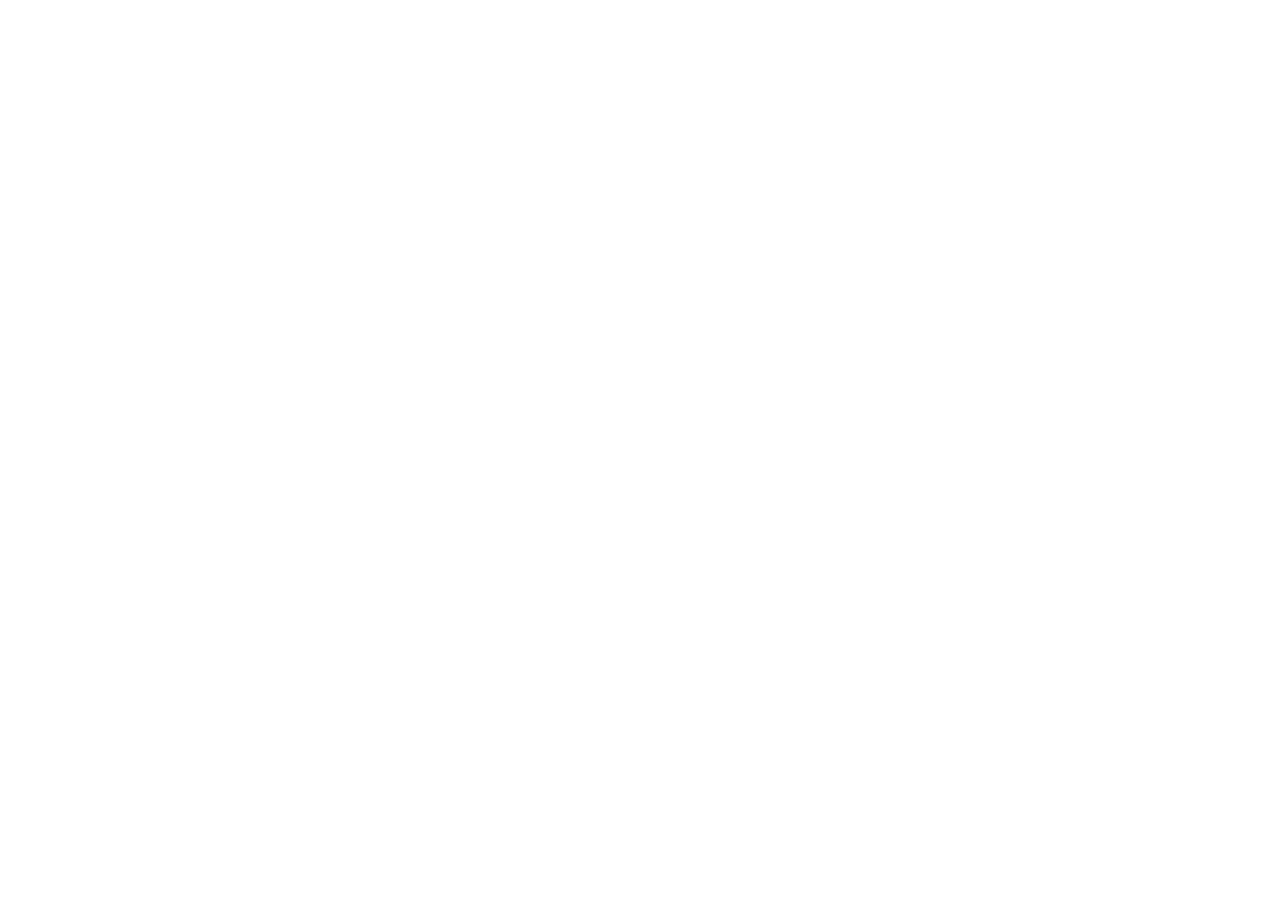
==== home.html @ e2b1d026 "added files" ====
<!DOCTYPE html>
<html lang="en" data-theme="dark">

<head>
    <meta charset="UTF-8">
    <meta name="viewport" content="width=device-width, initial-scale=1.0">
    <title>World Clock</title>
    <link rel="preconnect" href="https://fonts.googleapis.com">
    <link rel="preconnect" href="https://fonts.gstatic.com" crossorigin>
    <link
        href="https://fonts.googleapis.com/css2?family=Inter:wght@300..700&family=JetBrains+Mono:wght@400;600&display=swap"
        rel="stylesheet">
    <link rel="stylesheet" href="style.css">
</head>

<body>

</body>

</html>
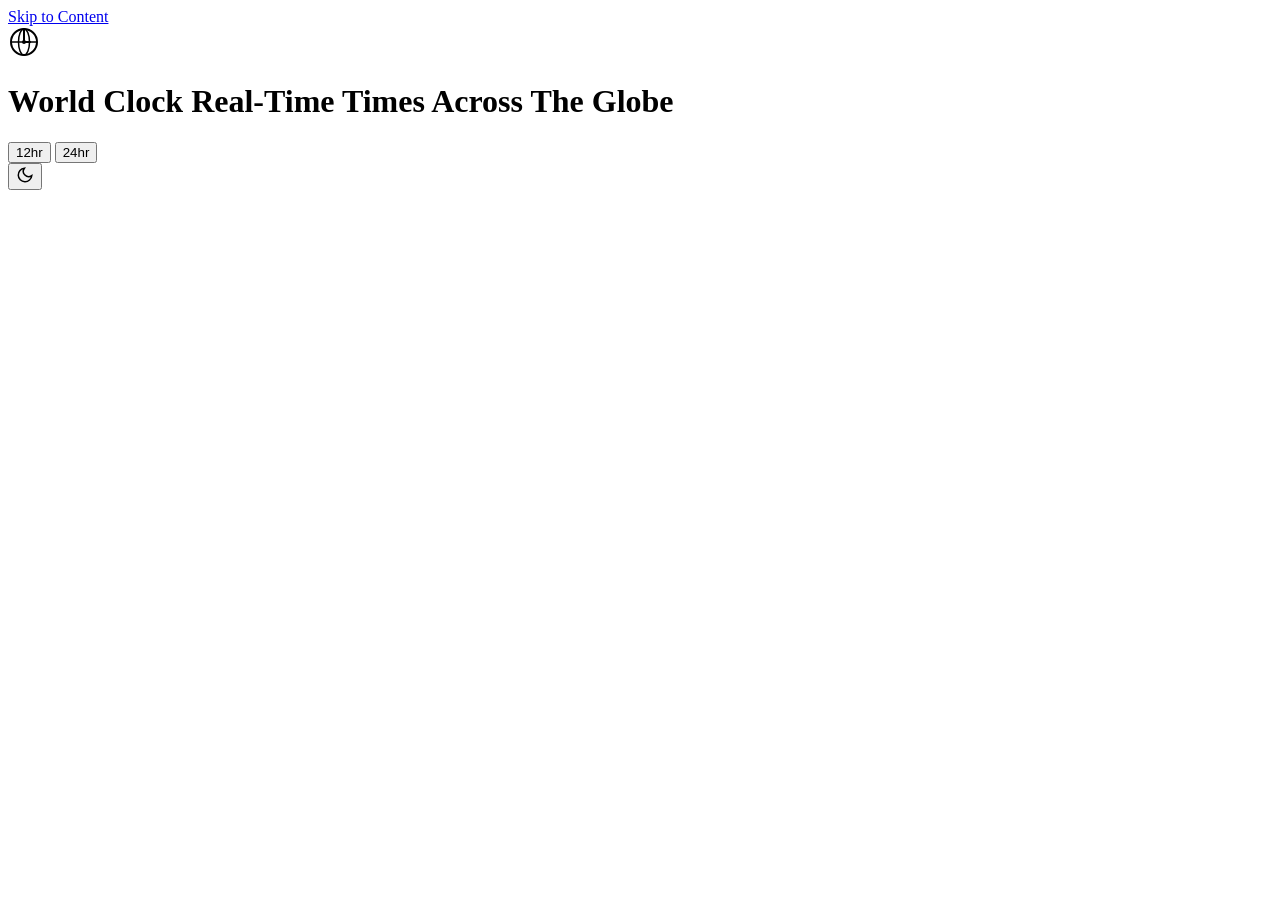
==== commit d9e96ffb: "added world clock header with a format toggle and a theme switcher" ====
--- a/home.html
+++ b/home.html
@@ -15,6 +15,41 @@
 
 <body>
 
+    <a href="#main" class="sr-only">Skip to Content</a>
+
+    <div class="app" id="main">
+        <header>
+            <div class="logo-lockup">
+                <svg width="32" height="32" viewBox="0 0 32 32" fill="none" aria-label="World Clock logo">
+                    <circle cx="16" cy="16" r="13" stroke="currentColor" stroke-width="2" />
+                    <ellipse cx="16" cy="16" rx="5.5" ry="13" stroke="currentColor" stroke-width="1.5" />
+                    <line x1="3" y1="16" x2="29" y2="16" stroke="currentColor" stroke-width="1.5" />
+                    <line x1="16" y1="3" x2="16" y2="16" stroke="currentColor" stroke-width="2"
+                        stroke-linecap="round" />
+                    <line x1="16" y1="16" x2="22" y2="16" stroke="currentColor" stroke-width="2"
+                        stroke-linecap="round" />
+                    <circle cx="16" cy="16" r="2" fill="currentColor" />
+                </svg>
+                <div>
+                    <h1>World Clock <span>Real-Time Times Across The Globe</span></h1>
+                </div>
+            </div>
+            <div class="header-actions">
+                <div class="format-toggle" role="group" aria-label="Time format">
+                    <button class="fmt-btn activate" id="fmt-12" onclick="setFormat(12)"
+                        aria-pressed="true">12hr</button>
+                    <button class="fmt-btn" active id="fmt-24" onclick="setFormat(24)"
+                        aria-pressed="false">24hr</button>
+                </div>
+                <button class="btn-icon" data-theme-toggle aria-label="Switch to Light Mode">
+                    <svg width="18" height="18" viewBox="0 0 24 24" fill="none" stroke="currentColor" stroke-width="2">
+                        <path d="M21 12.79A9 9 0 1 1 11.21 3 7 7 0 0 0 21 12.79z" />
+                    </svg>
+                </button>
+            </div>
+        </header>
+    </div>
+
 </body>
 
 </html>
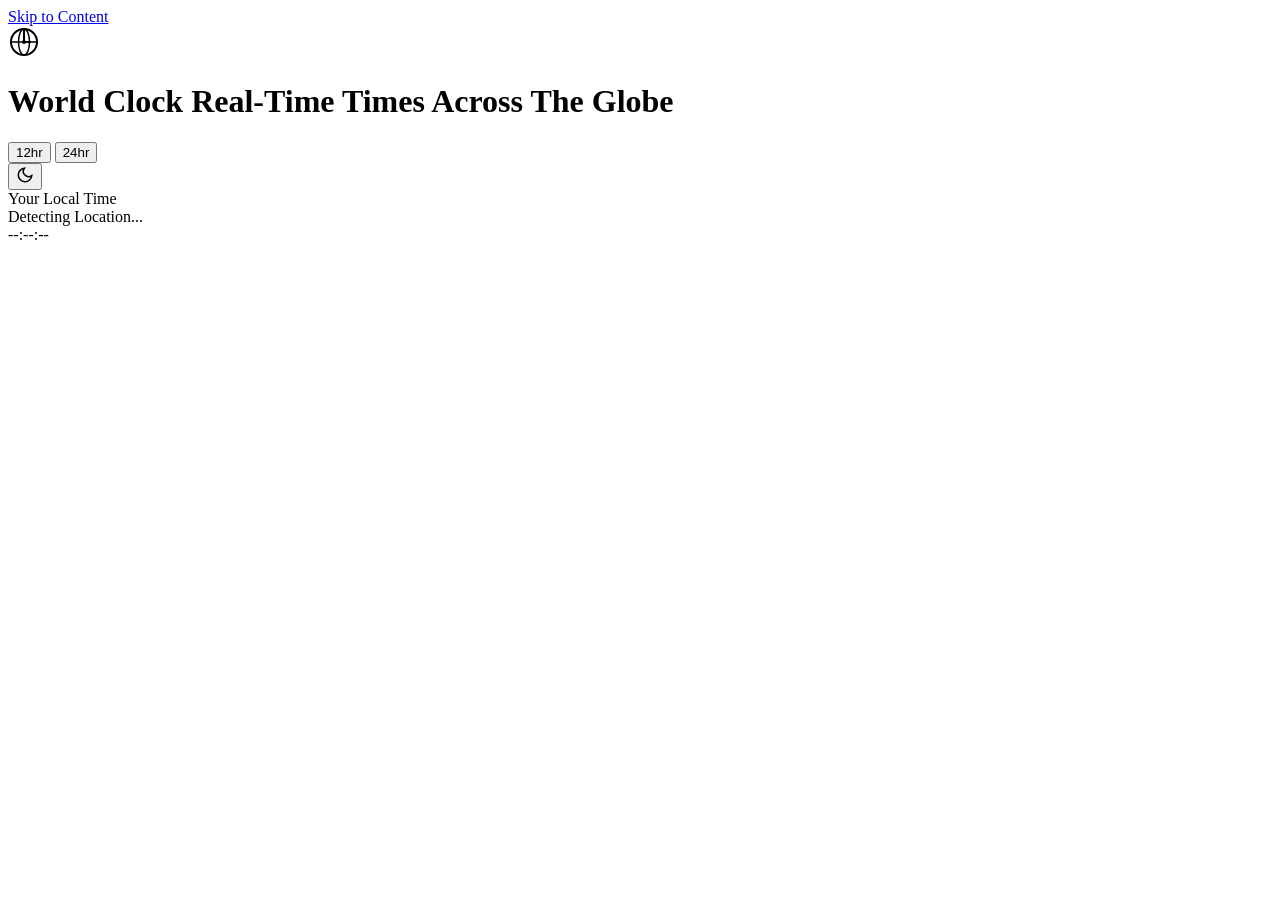
==== commit 61f1c18d: "added the card for a local clock" ====
--- a/home.html
+++ b/home.html
@@ -48,6 +48,18 @@
                 </button>
             </div>
         </header>
+
+        <div class="my-clock-card" id="my-clock-card">
+            <div class="my-clock-left">
+                <div class="my-clock-label">Your Local Time</div>
+                <div cass="my-clock-name" id="my-clock-name">Detecting Location...</div>
+                <div class="my-clock-tz" id="my-clock-tz"></div>
+            </div>
+            <div class="my-clock-time-wrap">
+                <div class="my-clock-time" id="my-clock-time">--:--:--</div>
+                <div class="my-clock-date" id="my-clock-date"></div>
+            </div>
+        </div>
     </div>
 
 </body>
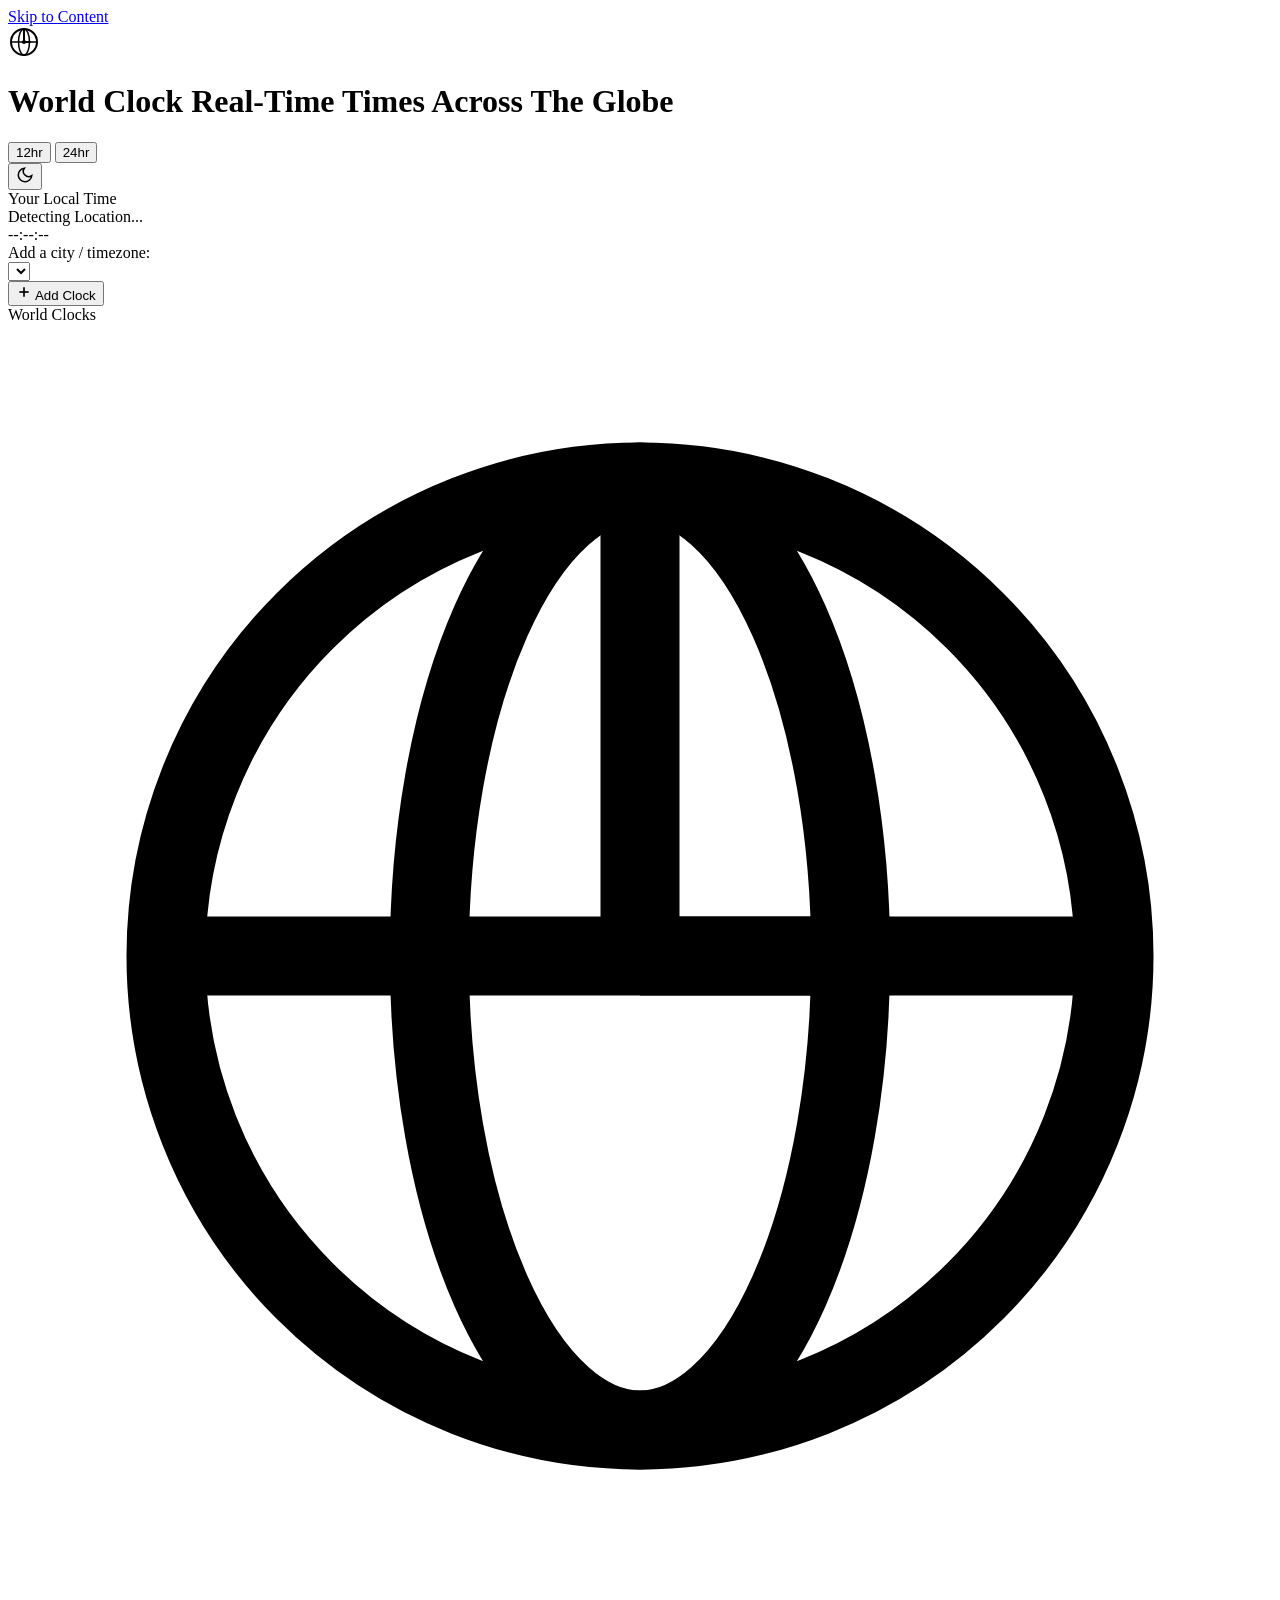
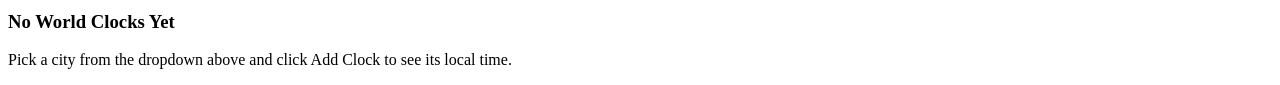
==== commit 384944d3: "added city dropdown and selection to check their times" ====
--- a/home.html
+++ b/home.html
@@ -11,6 +11,7 @@
         href="https://fonts.googleapis.com/css2?family=Inter:wght@300..700&family=JetBrains+Mono:wght@400;600&display=swap"
         rel="stylesheet">
     <link rel="stylesheet" href="style.css">
+    <script src="script.js"></script>
 </head>
 
 <body>
@@ -60,8 +61,37 @@
                 <div class="my-clock-date" id="my-clock-date"></div>
             </div>
         </div>
+
+        <div class="add-clock-bar">
+            <label for="tz-select">Add a city / timezone:</label>
+            <div class="select-wrapper">
+                <select id="tz-select" aria-label="Select city or timezone"></select>
+            </div>
+            <button class="btn-primary" onclick="addClock()">
+                <svg width="16" height="16" viewBox="0 0 24 24" fill="none" stroke="currentColor" stroke-width="2.5">
+                    <line x1="12" y1="5" x2="12" y2="19" />
+                    <line x1="5" y1="12" x2="19" y2="12" />
+                </svg>
+                Add Clock
+            </button>
+        </div>
+
+        <div class="section-title">World Clocks</div>
+        <div class="clocks-grid" id="clocks-grid">
+            <div class="empty-state" id="empty-state">
+                <svg class="empty-state-icon" viewBox="0 0 24 24" fill="none" stroke="currentColor" stroke-width="1.5"
+                    aria-hidden="true">
+                    <circle cx="12" cy="12" r="9" />
+                    <ellipse cx="12" cy="12" rx="4" ry="9" />
+                    <line x1="3" y1="12" x2="21" y2="12" />
+                    <line x1="12" y1="3" x2="12" y2="12" />
+                    <line x1="12" y1="12" x2="16" y2="12" />
+                </svg>
+                <h3>No World Clocks Yet</h3>
+                <p>Pick a city from the dropdown above and click Add Clock to see its local time.</p>
+            </div>
+        </div>
     </div>
-
 </body>
 
 </html>
